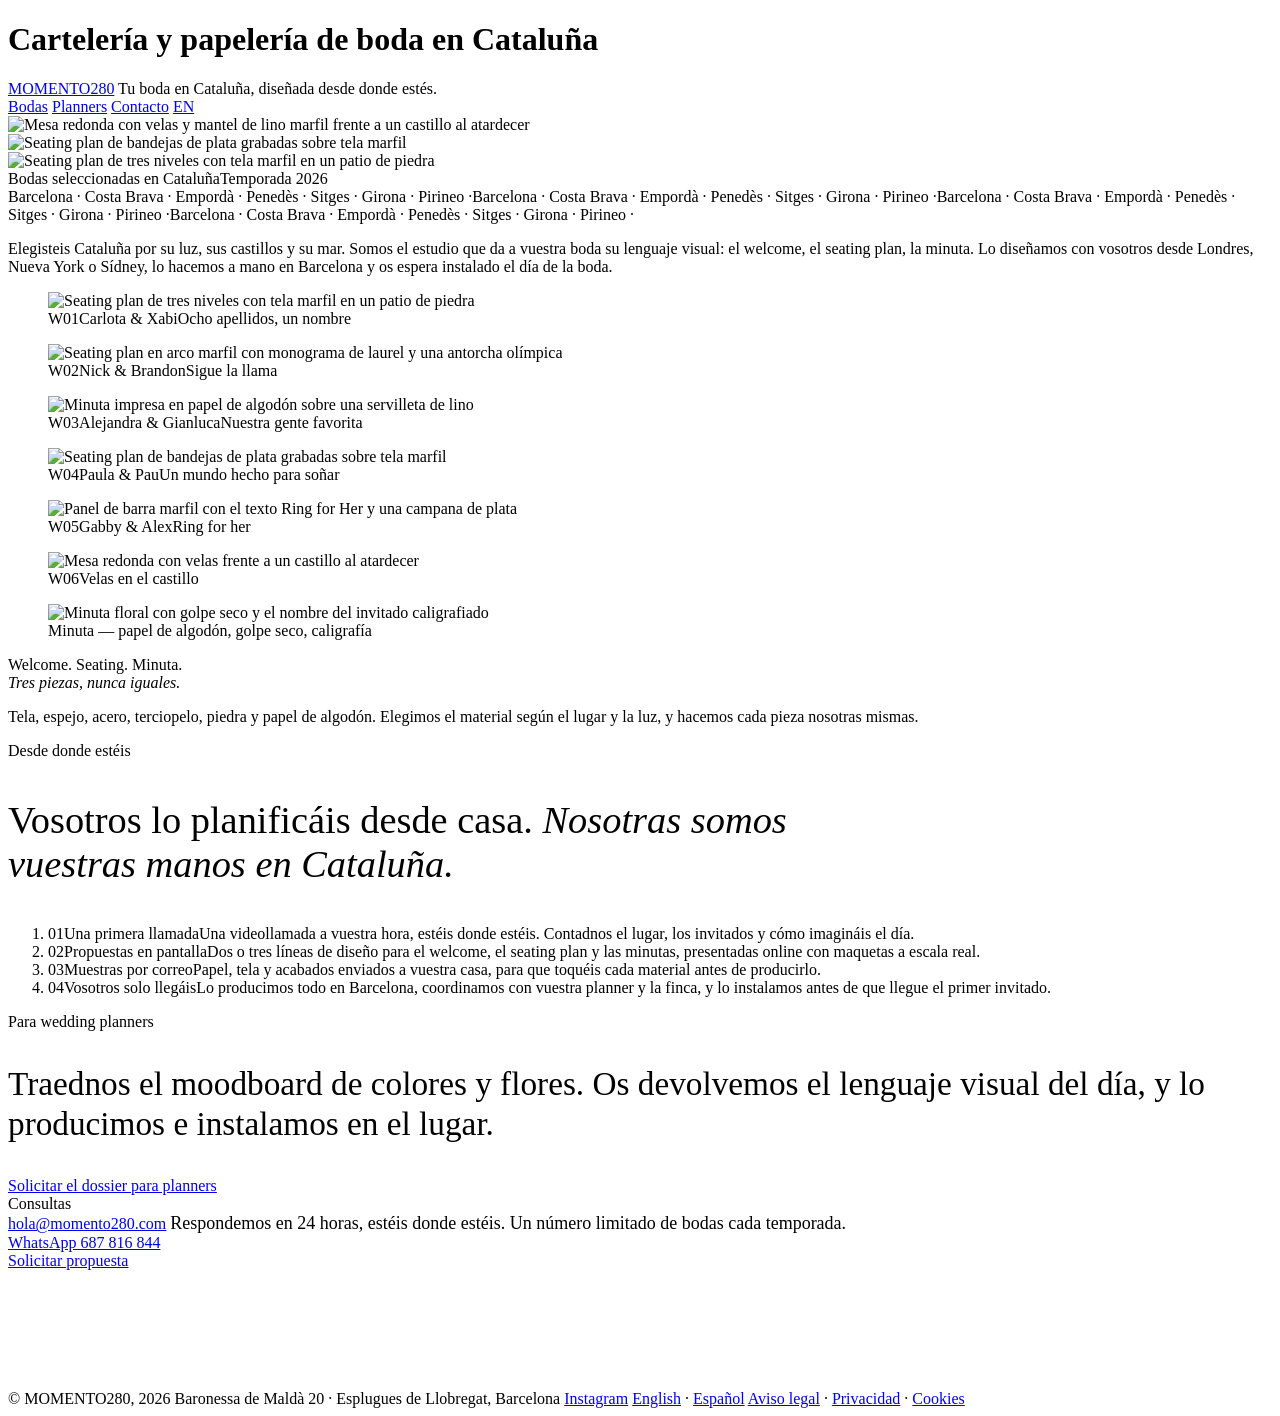
==== index.html @ adad6467 "Add files via upload" ====
<!doctype html>
<html lang="es">
<head>
<meta charset="utf-8">
<meta name="viewport" content="width=device-width,initial-scale=1,viewport-fit=cover">
<title>MOMENTO280 · Cartelería y papelería de boda en Cataluña</title>
<meta name="description" content="Welcome, seating plan y minutas a medida para bodas de alta gama en Cataluña. Diseñados contigo estés donde estés y hechos a mano en nuestro atelier de Barcelona.">
<link rel="canonical" href="https://www.momento280.com/es/">
<link rel="alternate" hreflang="en" href="https://www.momento280.com/">
<link rel="alternate" hreflang="es" href="https://www.momento280.com/es/">
<link rel="alternate" hreflang="x-default" href="https://www.momento280.com/">
<meta property="og:type" content="website">
<meta property="og:site_name" content="MOMENTO280">
<meta property="og:title" content="MOMENTO280 · Cartelería y papelería de boda en Cataluña">
<meta property="og:description" content="Welcome, seating plan y minutas a medida para bodas de alta gama en Cataluña. Diseñados contigo estés donde estés y hechos a mano en nuestro atelier de Barcelona.">
<meta property="og:url" content="https://www.momento280.com/es/">
<meta property="og:image" content="https://www.momento280.com/img/seating-tres-niveles.jpg">
<meta name="theme-color" content="#2A1E17">
<link rel="icon" href="../img/favicon.svg" type="image/svg+xml">
<link rel="preconnect" href="https://fonts.googleapis.com">
<link rel="preconnect" href="https://fonts.gstatic.com" crossorigin>
<link rel="stylesheet" href="https://fonts.googleapis.com/css2?family=Newsreader:ital,opsz,wght@0,6..72,400;1,6..72,400&amp;family=Inter+Tight:wght@500;600&amp;display=swap">
<link rel="stylesheet" href="../assets/site.css">
<script type="application/ld+json">{"@context": "https://schema.org", "@type": "LocalBusiness", "name": "MOMENTO280", "legalName": "MOMENTO 280 S.L.", "description": "Welcome, seating plan y minutas a medida para bodas de alta gama en Cataluña. Diseñados contigo estés donde estés y hechos a mano en nuestro atelier de Barcelona.", "url": "https://www.momento280.com/", "email": "hola@momento280.com", "telephone": "+34656520589", "image": "https://www.momento280.com/img/seating-tres-niveles.jpg", "address": {"@type": "PostalAddress", "streetAddress": "Carrer Baronessa de Maldà 20", "postalCode": "08950", "addressLocality": "Esplugues de Llobregat", "addressRegion": "Barcelona", "addressCountry": "ES"}, "areaServed": "Catalonia", "sameAs": ["https://www.instagram.com/momento280_/"]}</script>
</head>
<body>
<header class="site-header wrap">
<h1 class="sans muted">Cartelería y papelería de boda en Cataluña</h1>
<div class="brand">
<a class="logo" href="#home">MOMENTO280</a>
<span class="sans">Tu boda en Cataluña, diseñada desde donde estés.</span>
</div>
<span aria-hidden="true"></span>
<nav class="nav" aria-label="Main">
<a href="#work">Bodas</a>
<a href="#planners">Planners</a>
<a href="#contact">Contacto</a>
<a class="lang" href="../" hreflang="en" lang="en">EN</a>
</nav>
</header>
<main>
<section id="home" class="wrap">
<div class="hero">
<div class="slide photo" style="animation-delay:-1s"><img src="../img/castillo-mesa-velas.jpg" alt="Mesa redonda con velas y mantel de lino marfil frente a un castillo al atardecer" style="object-position:center 64%" fetchpriority="high"></div>
<div class="slide photo" style="animation-delay:5s"><img src="../img/seating-bandejas-plata.jpg" alt="Seating plan de bandejas de plata grabadas sobre tela marfil" style="object-position:center 55%" loading="lazy"></div>
<div class="slide photo" style="animation-delay:11s"><img src="../img/seating-tres-niveles.jpg" alt="Seating plan de tres niveles con tela marfil en un patio de piedra" style="object-position:center 60%" loading="lazy"></div>
</div>
<div class="hero-meta sans"><span>Bodas seleccionadas en Cataluña</span><span class="muted">Temporada 2026</span></div>
</section>

<div class="marquee" aria-hidden="true"><div class="track"><span>Barcelona · Costa Brava · Empordà · Penedès · Sitges · Girona · Pirineo ·</span><span>Barcelona · Costa Brava · Empordà · Penedès · Sitges · Girona · Pirineo ·</span><span>Barcelona · Costa Brava · Empordà · Penedès · Sitges · Girona · Pirineo ·</span><span>Barcelona · Costa Brava · Empordà · Penedès · Sitges · Girona · Pirineo ·</span></div></div>

<section class="intro wrap"><p class="mask">Elegisteis Cataluña por su luz, sus castillos y su mar. Somos el estudio que da a vuestra boda su lenguaje visual: el welcome, el seating plan, la minuta. Lo diseñamos con vosotros desde Londres, Nueva York o Sídney, lo hacemos a mano en Barcelona y os espera instalado el día de la boda.</p></section>

<section id="work" class="work wrap" aria-label="Bodas">
<div class="work-grid">
<figure class="work-item rise">
<div class="photo"><img src="../img/seating-tres-niveles.jpg" alt="Seating plan de tres niveles con tela marfil en un patio de piedra" loading="lazy" style="object-position:center 58%"></div>
<figcaption><span class="sans muted">W01</span><span class="sans">Carlota & Xabi</span><span class="title">Ocho apellidos, un nombre</span></figcaption>
</figure>
<figure class="work-item rise">
<div class="photo"><img src="../img/seating-arco-antorcha.jpg" alt="Seating plan en arco marfil con monograma de laurel y una antorcha olímpica" loading="lazy" style="object-position:center 50%"></div>
<figcaption><span class="sans muted">W02</span><span class="sans">Nick & Brandon</span><span class="title">Sigue la llama</span></figcaption>
</figure>
<figure class="work-item rise">
<div class="photo"><img src="../img/minuta-papel-algodon.jpg" alt="Minuta impresa en papel de algodón sobre una servilleta de lino" loading="lazy" style="object-position:center 45%"></div>
<figcaption><span class="sans muted">W03</span><span class="sans">Alejandra & Gianluca</span><span class="title">Nuestra gente favorita</span></figcaption>
</figure>
<figure class="work-item rise">
<div class="photo"><img src="../img/seating-bandejas-plata.jpg" alt="Seating plan de bandejas de plata grabadas sobre tela marfil" loading="lazy" style="object-position:center 55%"></div>
<figcaption><span class="sans muted">W04</span><span class="sans">Paula & Pau</span><span class="title">Un mundo hecho para soñar</span></figcaption>
</figure>
<figure class="work-item rise">
<div class="photo"><img src="../img/ring-for-her.jpg" alt="Panel de barra marfil con el texto Ring for Her y una campana de plata" loading="lazy" style="object-position:center 45%"></div>
<figcaption><span class="sans muted">W05</span><span class="sans">Gabby & Alex</span><span class="title">Ring for her</span></figcaption>
</figure>
<figure class="work-item rise">
<div class="photo"><img src="../img/castillo-mesa-velas.jpg" alt="Mesa redonda con velas frente a un castillo al atardecer" loading="lazy" style="object-position:center 60%"></div>
<figcaption><span class="sans muted">W06</span><span class="sans"></span><span class="title">Velas en el castillo</span></figcaption>
</figure>
</div>
</section>

<section class="pieces wrap" aria-label="Piezas">
<figure class="rise">
<div class="photo"><img src="../img/minuta-golpe-seco.jpg" alt="Minuta floral con golpe seco y el nombre del invitado caligrafiado" loading="lazy"></div>
<figcaption class="sans muted">Minuta — papel de algodón, golpe seco, caligrafía</figcaption>
</figure>
<div class="pieces-text">
<p class="big mask">Welcome. Seating. Minuta.<br><em>Tres piezas, nunca iguales.</em></p>
<p class="lead">Tela, espejo, acero, terciopelo, piedra y papel de algodón. Elegimos el material según el lugar y la luz, y hacemos cada pieza nosotras mismas.</p>
</div>
</section>

<section id="from-afar" class="band wrap" aria-label="Desde donde estéis">
<div class="band-grid">
<span class="sans">Desde donde estéis</span>
<p class="big span2 mask" style="max-width:820px;font-size:clamp(30px,3vw,44px)">Vosotros lo planificáis desde casa. <em>Nosotras somos vuestras manos en Cataluña.</em></p>
</div>
<ol class="steps">
<li class="rise"><span class="sans muted">01</span><span class="t">Una primera llamada</span><span class="d">Una videollamada a vuestra hora, estéis donde estéis. Contadnos el lugar, los invitados y cómo imagináis el día.</span></li>
<li class="rise"><span class="sans muted">02</span><span class="t">Propuestas en pantalla</span><span class="d">Dos o tres líneas de diseño para el welcome, el seating plan y las minutas, presentadas online con maquetas a escala real.</span></li>
<li class="rise"><span class="sans muted">03</span><span class="t">Muestras por correo</span><span class="d">Papel, tela y acabados enviados a vuestra casa, para que toquéis cada material antes de producirlo.</span></li>
<li class="rise"><span class="sans muted">04</span><span class="t">Vosotros solo llegáis</span><span class="d">Lo producimos todo en Barcelona, coordinamos con vuestra planner y la finca, y lo instalamos antes de que llegue el primer invitado.</span></li>
</ol>
</section>

<section id="planners" class="band wrap">
<div class="band-grid">
<span class="sans">Para wedding planners</span>
<div class="span2 stack">
<p class="big mask" style="font-size:clamp(26px,2.6vw,36px);line-height:1.2">Traednos el moodboard de colores y flores. Os devolvemos el lenguaje visual del día, y lo producimos e instalamos en el lugar.</p>
<a class="cta" href="../solicitud.html?perfil=planner">Solicitar el dossier para planners</a>
</div>
</div>
</section>

<section id="contact" class="band wrap" style="padding-bottom:120px">
<div class="band-grid">
<span class="sans">Consultas</span>
<div class="span2 stack" style="gap:22px;max-width:none">
<a href="mailto:hola@momento280.com" class="mail mask">hola@momento280.com</a>
<span style="font-size:18px;color:var(--body)">Respondemos en 24 horas, estéis donde estéis. Un número limitado de bodas cada temporada.</span>
<div class="contact-line"><a href="https://wa.me/34687816844" rel="noopener">WhatsApp 687 816 844</a></div>
<a class="btn-line" href="../solicitud.html">Solicitar propuesta</a>
</div>
</div>
</section>
</main>
<footer class="site-footer wrap sans muted">
<span style="color:var(--fg)">© MOMENTO280, 2026</span>
<span>Baronessa de Maldà 20 · Esplugues de Llobregat, Barcelona</span>
<a href="https://www.instagram.com/momento280_/" rel="noopener">Instagram</a>
<span><a href="../" lang="en" hreflang="en">English</a> · <a href="../es/" lang="es" hreflang="es">Español</a></span>
<span><a href="../legal.html#aviso">Aviso legal</a> · <a href="../legal.html#privacidad">Privacidad</a> · <a href="../legal.html#cookies">Cookies</a></span>
</footer>
</body>
</html>
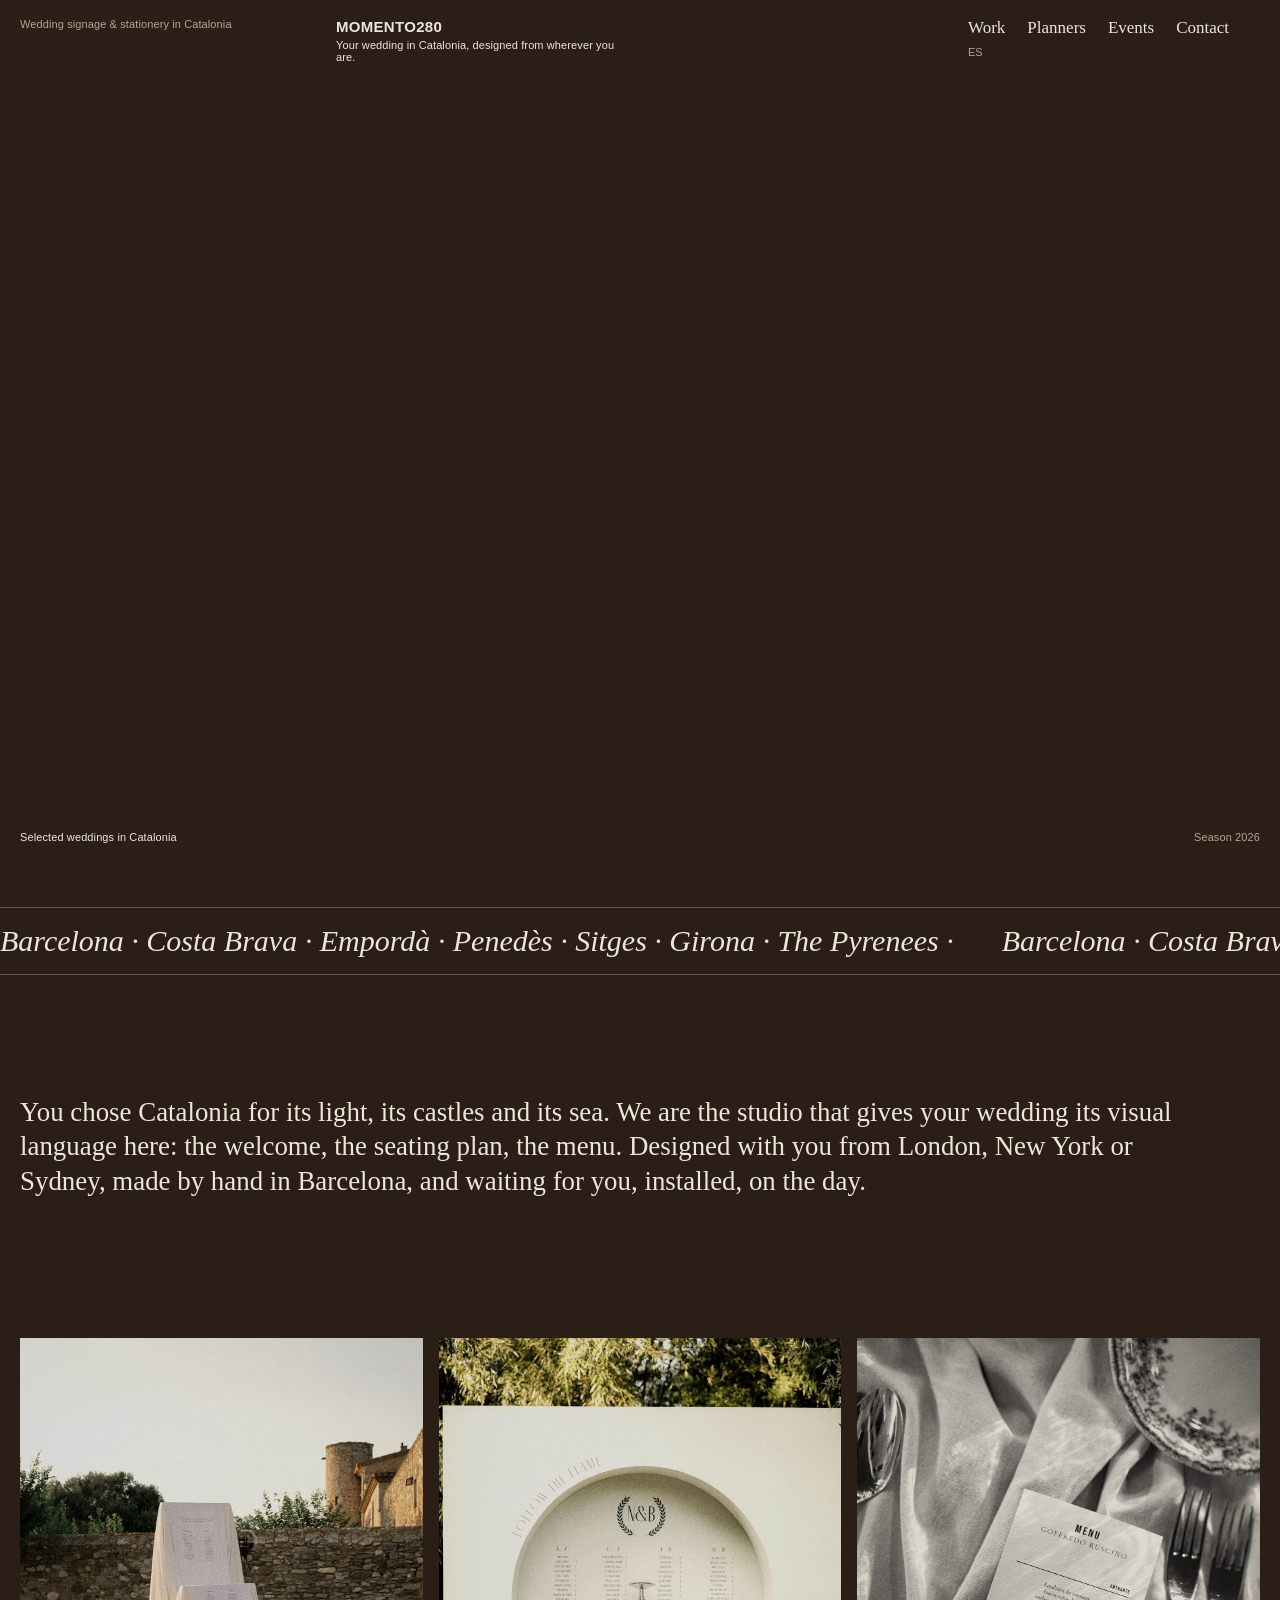
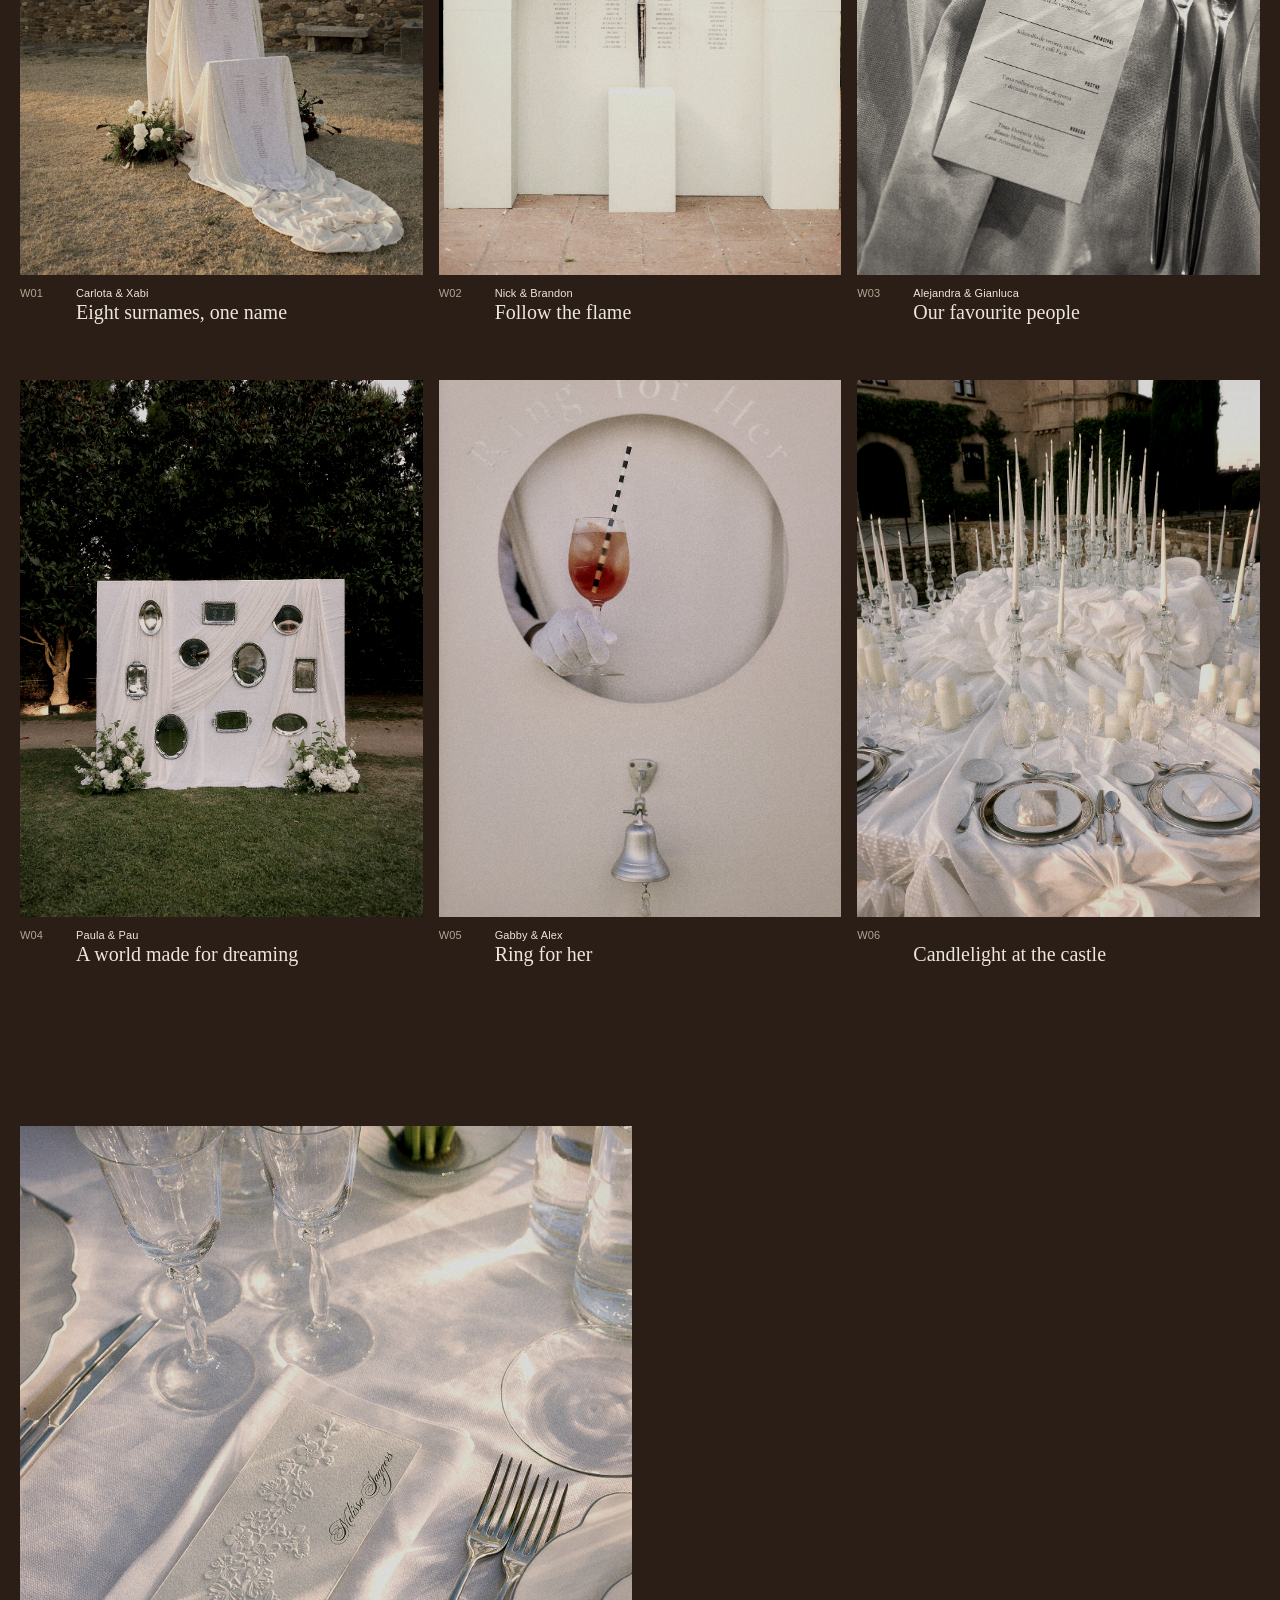
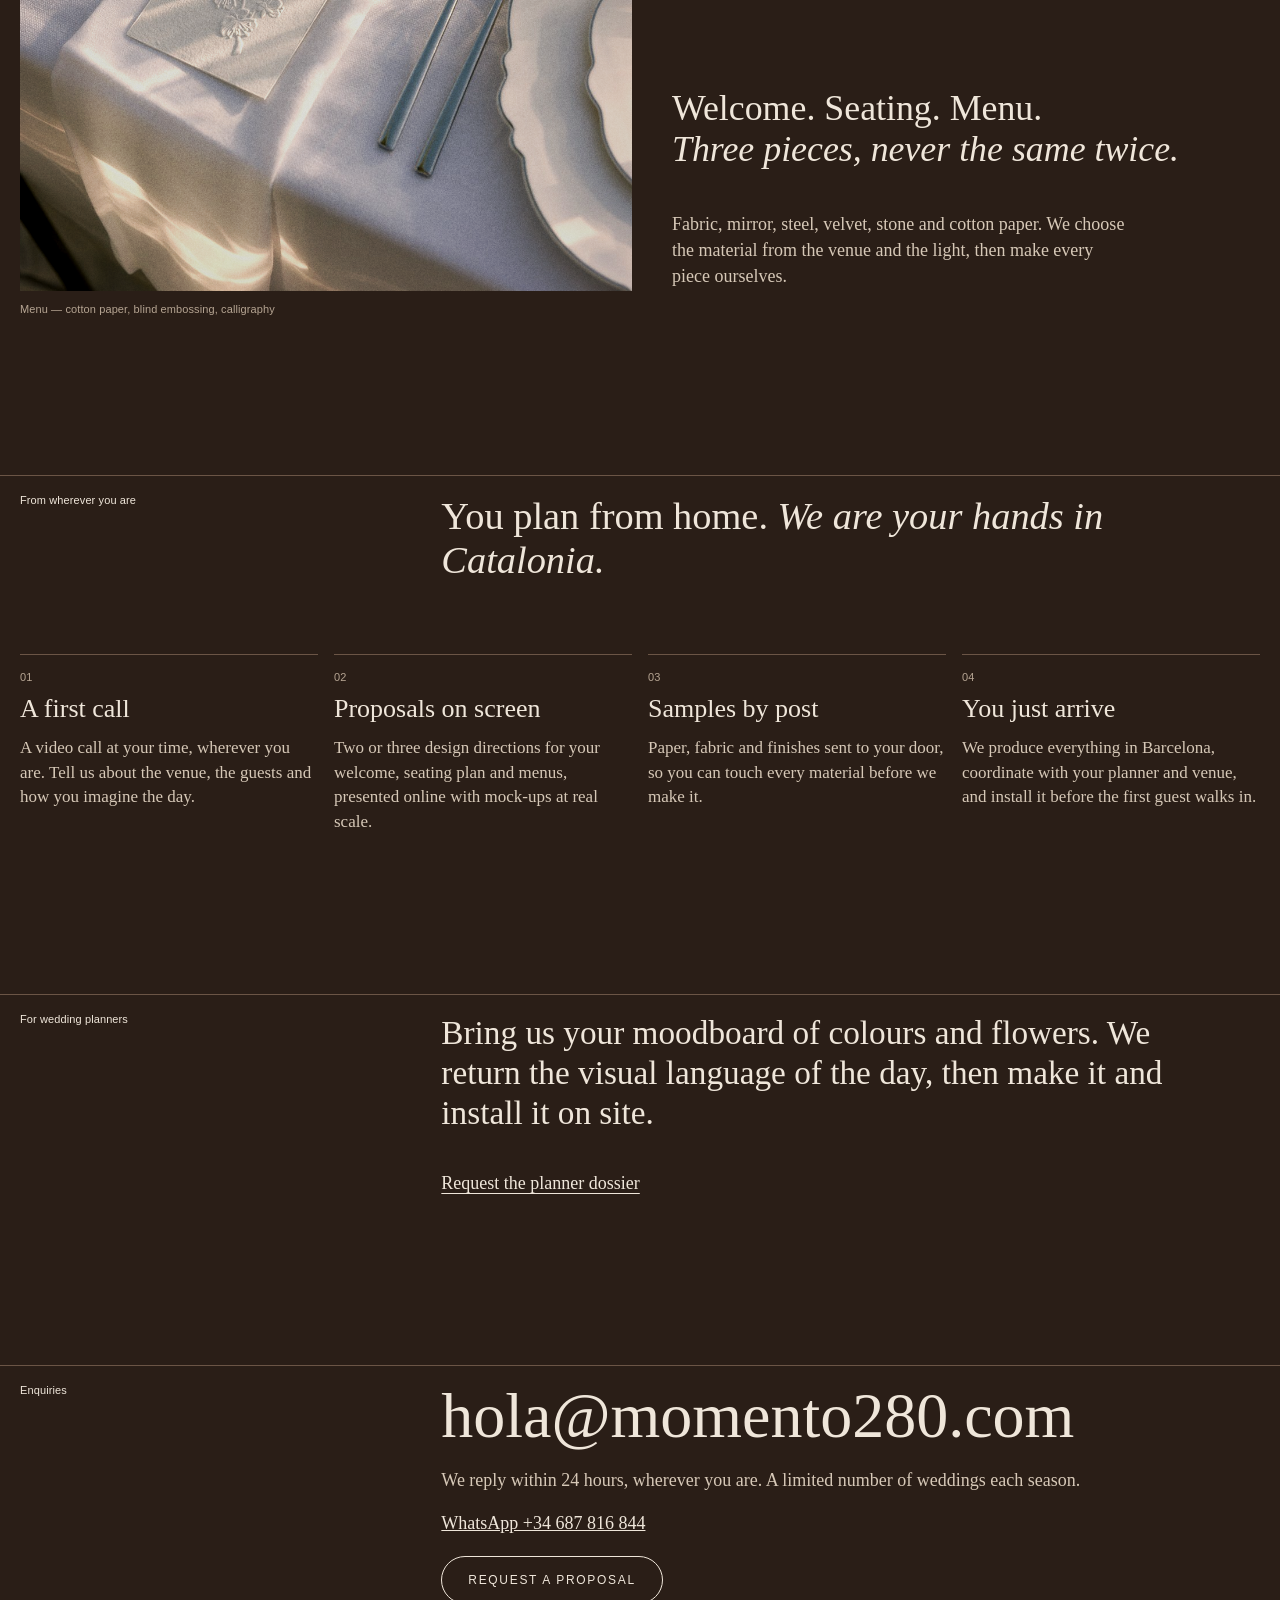
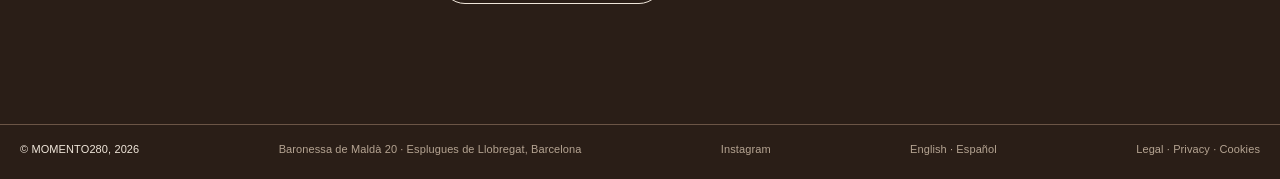
==== commit 508c989d: "Add files via upload" ====
--- a/index.html
+++ b/index.html
@@ -1,128 +1,129 @@
 <!doctype html>
-<html lang="es">
+<html lang="en">
 <head>
 <meta charset="utf-8">
 <meta name="viewport" content="width=device-width,initial-scale=1,viewport-fit=cover">
-<title>MOMENTO280 · Cartelería y papelería de boda en Cataluña</title>
-<meta name="description" content="Welcome, seating plan y minutas a medida para bodas de alta gama en Cataluña. Diseñados contigo estés donde estés y hechos a mano en nuestro atelier de Barcelona.">
-<link rel="canonical" href="https://www.momento280.com/es/">
+<title>MOMENTO280 · Wedding signage & stationery in Catalonia</title>
+<meta name="description" content="Bespoke welcome signs, seating plans and menus for luxury weddings in Catalonia. Designed with you from wherever you are, handmade in our Barcelona atelier.">
+<link rel="canonical" href="https://www.momento280.com/">
 <link rel="alternate" hreflang="en" href="https://www.momento280.com/">
-<link rel="alternate" hreflang="es" href="https://www.momento280.com/es/">
+<link rel="alternate" hreflang="es" href="https://www.momento280.com/es.html">
 <link rel="alternate" hreflang="x-default" href="https://www.momento280.com/">
 <meta property="og:type" content="website">
 <meta property="og:site_name" content="MOMENTO280">
-<meta property="og:title" content="MOMENTO280 · Cartelería y papelería de boda en Cataluña">
-<meta property="og:description" content="Welcome, seating plan y minutas a medida para bodas de alta gama en Cataluña. Diseñados contigo estés donde estés y hechos a mano en nuestro atelier de Barcelona.">
-<meta property="og:url" content="https://www.momento280.com/es/">
-<meta property="og:image" content="https://www.momento280.com/img/seating-tres-niveles.jpg">
+<meta property="og:title" content="MOMENTO280 · Wedding signage & stationery in Catalonia">
+<meta property="og:description" content="Bespoke welcome signs, seating plans and menus for luxury weddings in Catalonia. Designed with you from wherever you are, handmade in our Barcelona atelier.">
+<meta property="og:url" content="https://www.momento280.com/">
+<meta property="og:image" content="https://www.momento280.com/seating-tres-niveles.jpg">
 <meta name="theme-color" content="#2A1E17">
-<link rel="icon" href="../img/favicon.svg" type="image/svg+xml">
+<link rel="icon" href="favicon.svg" type="image/svg+xml">
 <link rel="preconnect" href="https://fonts.googleapis.com">
 <link rel="preconnect" href="https://fonts.gstatic.com" crossorigin>
 <link rel="stylesheet" href="https://fonts.googleapis.com/css2?family=Newsreader:ital,opsz,wght@0,6..72,400;1,6..72,400&amp;family=Inter+Tight:wght@500;600&amp;display=swap">
-<link rel="stylesheet" href="../assets/site.css">
-<script type="application/ld+json">{"@context": "https://schema.org", "@type": "LocalBusiness", "name": "MOMENTO280", "legalName": "MOMENTO 280 S.L.", "description": "Welcome, seating plan y minutas a medida para bodas de alta gama en Cataluña. Diseñados contigo estés donde estés y hechos a mano en nuestro atelier de Barcelona.", "url": "https://www.momento280.com/", "email": "hola@momento280.com", "telephone": "+34656520589", "image": "https://www.momento280.com/img/seating-tres-niveles.jpg", "address": {"@type": "PostalAddress", "streetAddress": "Carrer Baronessa de Maldà 20", "postalCode": "08950", "addressLocality": "Esplugues de Llobregat", "addressRegion": "Barcelona", "addressCountry": "ES"}, "areaServed": "Catalonia", "sameAs": ["https://www.instagram.com/momento280_/"]}</script>
+<link rel="stylesheet" href="site.css">
+<script type="application/ld+json">{"@context": "https://schema.org", "@type": "LocalBusiness", "name": "MOMENTO280", "legalName": "MOMENTO 280 S.L.", "description": "Bespoke welcome signs, seating plans and menus for luxury weddings in Catalonia. Designed with you from wherever you are, handmade in our Barcelona atelier.", "url": "https://www.momento280.com/", "email": "hola@momento280.com", "telephone": "+34656520589", "image": "https://www.momento280.com/seating-tres-niveles.jpg", "address": {"@type": "PostalAddress", "streetAddress": "Carrer Baronessa de Maldà 20", "postalCode": "08950", "addressLocality": "Esplugues de Llobregat", "addressRegion": "Barcelona", "addressCountry": "ES"}, "areaServed": "Catalonia", "sameAs": ["https://www.instagram.com/momento280_/"]}</script>
 </head>
 <body>
 <header class="site-header wrap">
-<h1 class="sans muted">Cartelería y papelería de boda en Cataluña</h1>
+<h1 class="sans muted">Wedding signage &amp; stationery in Catalonia</h1>
 <div class="brand">
 <a class="logo" href="#home">MOMENTO280</a>
-<span class="sans">Tu boda en Cataluña, diseñada desde donde estés.</span>
+<span class="sans">Your wedding in Catalonia, designed from wherever you are.</span>
 </div>
 <span aria-hidden="true"></span>
 <nav class="nav" aria-label="Main">
-<a href="#work">Bodas</a>
+<a href="#work">Work</a>
 <a href="#planners">Planners</a>
-<a href="#contact">Contacto</a>
-<a class="lang" href="../" hreflang="en" lang="en">EN</a>
+<a href="private-events.html">Events</a>
+<a href="#contact">Contact</a>
+<a class="lang" href="es.html" hreflang="es" lang="es">ES</a>
 </nav>
 </header>
 <main>
 <section id="home" class="wrap">
 <div class="hero">
-<div class="slide photo" style="animation-delay:-1s"><img src="../img/castillo-mesa-velas.jpg" alt="Mesa redonda con velas y mantel de lino marfil frente a un castillo al atardecer" style="object-position:center 64%" fetchpriority="high"></div>
-<div class="slide photo" style="animation-delay:5s"><img src="../img/seating-bandejas-plata.jpg" alt="Seating plan de bandejas de plata grabadas sobre tela marfil" style="object-position:center 55%" loading="lazy"></div>
-<div class="slide photo" style="animation-delay:11s"><img src="../img/seating-tres-niveles.jpg" alt="Seating plan de tres niveles con tela marfil en un patio de piedra" style="object-position:center 60%" loading="lazy"></div>
+<div class="slide photo" style="animation-delay:-1s"><img src="castillo-mesa-velas.jpg" alt="Candlelit round table with draped ivory linen in front of a castle at dusk" style="object-position:center 64%" fetchpriority="high"></div>
+<div class="slide photo" style="animation-delay:5s"><img src="seating-bandejas-plata.jpg" alt="Seating plan of engraved silver trays on draped ivory fabric" style="object-position:center 55%" loading="lazy"></div>
+<div class="slide photo" style="animation-delay:11s"><img src="seating-tres-niveles.jpg" alt="Three-tier seating plan draped in ivory fabric in a stone courtyard" style="object-position:center 60%" loading="lazy"></div>
 </div>
-<div class="hero-meta sans"><span>Bodas seleccionadas en Cataluña</span><span class="muted">Temporada 2026</span></div>
+<div class="hero-meta sans"><span>Selected weddings in Catalonia</span><span class="muted">Season 2026</span></div>
 </section>
 
-<div class="marquee" aria-hidden="true"><div class="track"><span>Barcelona · Costa Brava · Empordà · Penedès · Sitges · Girona · Pirineo ·</span><span>Barcelona · Costa Brava · Empordà · Penedès · Sitges · Girona · Pirineo ·</span><span>Barcelona · Costa Brava · Empordà · Penedès · Sitges · Girona · Pirineo ·</span><span>Barcelona · Costa Brava · Empordà · Penedès · Sitges · Girona · Pirineo ·</span></div></div>
+<div class="marquee" aria-hidden="true"><div class="track"><span>Barcelona · Costa Brava · Empordà · Penedès · Sitges · Girona · The Pyrenees ·</span><span>Barcelona · Costa Brava · Empordà · Penedès · Sitges · Girona · The Pyrenees ·</span><span>Barcelona · Costa Brava · Empordà · Penedès · Sitges · Girona · The Pyrenees ·</span><span>Barcelona · Costa Brava · Empordà · Penedès · Sitges · Girona · The Pyrenees ·</span></div></div>
 
-<section class="intro wrap"><p class="mask">Elegisteis Cataluña por su luz, sus castillos y su mar. Somos el estudio que da a vuestra boda su lenguaje visual: el welcome, el seating plan, la minuta. Lo diseñamos con vosotros desde Londres, Nueva York o Sídney, lo hacemos a mano en Barcelona y os espera instalado el día de la boda.</p></section>
+<section class="intro wrap"><p class="mask">You chose Catalonia for its light, its castles and its sea. We are the studio that gives your wedding its visual language here: the welcome, the seating plan, the menu. Designed with you from London, New York or Sydney, made by hand in Barcelona, and waiting for you, installed, on the day.</p></section>
 
-<section id="work" class="work wrap" aria-label="Bodas">
+<section id="work" class="work wrap" aria-label="Weddings">
 <div class="work-grid">
 <figure class="work-item rise">
-<div class="photo"><img src="../img/seating-tres-niveles.jpg" alt="Seating plan de tres niveles con tela marfil en un patio de piedra" loading="lazy" style="object-position:center 58%"></div>
-<figcaption><span class="sans muted">W01</span><span class="sans">Carlota & Xabi</span><span class="title">Ocho apellidos, un nombre</span></figcaption>
+<div class="photo"><img src="seating-tres-niveles.jpg" alt="Three-tier seating plan draped in ivory fabric in a stone courtyard" loading="lazy" style="object-position:center 58%"></div>
+<figcaption><span class="sans muted">W01</span><span class="sans">Carlota & Xabi</span><span class="title">Eight surnames, one name</span></figcaption>
 </figure>
 <figure class="work-item rise">
-<div class="photo"><img src="../img/seating-arco-antorcha.jpg" alt="Seating plan en arco marfil con monograma de laurel y una antorcha olímpica" loading="lazy" style="object-position:center 50%"></div>
-<figcaption><span class="sans muted">W02</span><span class="sans">Nick & Brandon</span><span class="title">Sigue la llama</span></figcaption>
+<div class="photo"><img src="seating-arco-antorcha.jpg" alt="Ivory arch seating plan with a laurel monogram and an Olympic torch" loading="lazy" style="object-position:center 50%"></div>
+<figcaption><span class="sans muted">W02</span><span class="sans">Nick & Brandon</span><span class="title">Follow the flame</span></figcaption>
 </figure>
 <figure class="work-item rise">
-<div class="photo"><img src="../img/minuta-papel-algodon.jpg" alt="Minuta impresa en papel de algodón sobre una servilleta de lino" loading="lazy" style="object-position:center 45%"></div>
-<figcaption><span class="sans muted">W03</span><span class="sans">Alejandra & Gianluca</span><span class="title">Nuestra gente favorita</span></figcaption>
+<div class="photo"><img src="minuta-papel-algodon.jpg" alt="Printed menu on cotton paper laid on a linen napkin" loading="lazy" style="object-position:center 45%"></div>
+<figcaption><span class="sans muted">W03</span><span class="sans">Alejandra & Gianluca</span><span class="title">Our favourite people</span></figcaption>
 </figure>
 <figure class="work-item rise">
-<div class="photo"><img src="../img/seating-bandejas-plata.jpg" alt="Seating plan de bandejas de plata grabadas sobre tela marfil" loading="lazy" style="object-position:center 55%"></div>
-<figcaption><span class="sans muted">W04</span><span class="sans">Paula & Pau</span><span class="title">Un mundo hecho para soñar</span></figcaption>
+<div class="photo"><img src="seating-bandejas-plata.jpg" alt="Seating plan of engraved silver trays on draped ivory fabric" loading="lazy" style="object-position:center 55%"></div>
+<figcaption><span class="sans muted">W04</span><span class="sans">Paula & Pau</span><span class="title">A world made for dreaming</span></figcaption>
 </figure>
 <figure class="work-item rise">
-<div class="photo"><img src="../img/ring-for-her.jpg" alt="Panel de barra marfil con el texto Ring for Her y una campana de plata" loading="lazy" style="object-position:center 45%"></div>
+<div class="photo"><img src="ring-for-her.jpg" alt="Ivory bar panel with Ring for Her lettering and a silver bell" loading="lazy" style="object-position:center 45%"></div>
 <figcaption><span class="sans muted">W05</span><span class="sans">Gabby & Alex</span><span class="title">Ring for her</span></figcaption>
 </figure>
 <figure class="work-item rise">
-<div class="photo"><img src="../img/castillo-mesa-velas.jpg" alt="Mesa redonda con velas frente a un castillo al atardecer" loading="lazy" style="object-position:center 60%"></div>
-<figcaption><span class="sans muted">W06</span><span class="sans"></span><span class="title">Velas en el castillo</span></figcaption>
+<div class="photo"><img src="castillo-mesa-velas.jpg" alt="Candlelit round table in front of a castle at dusk" loading="lazy" style="object-position:center 60%"></div>
+<figcaption><span class="sans muted">W06</span><span class="sans"></span><span class="title">Candlelight at the castle</span></figcaption>
 </figure>
 </div>
 </section>
 
-<section class="pieces wrap" aria-label="Piezas">
+<section class="pieces wrap" aria-label="Pieces">
 <figure class="rise">
-<div class="photo"><img src="../img/minuta-golpe-seco.jpg" alt="Minuta floral con golpe seco y el nombre del invitado caligrafiado" loading="lazy"></div>
-<figcaption class="sans muted">Minuta — papel de algodón, golpe seco, caligrafía</figcaption>
+<div class="photo"><img src="minuta-golpe-seco.jpg" alt="Blind-embossed floral menu with a calligraphed guest name" loading="lazy"></div>
+<figcaption class="sans muted">Menu — cotton paper, blind embossing, calligraphy</figcaption>
 </figure>
 <div class="pieces-text">
-<p class="big mask">Welcome. Seating. Minuta.<br><em>Tres piezas, nunca iguales.</em></p>
-<p class="lead">Tela, espejo, acero, terciopelo, piedra y papel de algodón. Elegimos el material según el lugar y la luz, y hacemos cada pieza nosotras mismas.</p>
+<p class="big mask">Welcome. Seating. Menu.<br><em>Three pieces, never the same twice.</em></p>
+<p class="lead">Fabric, mirror, steel, velvet, stone and cotton paper. We choose the material from the venue and the light, then make every piece ourselves.</p>
 </div>
 </section>
 
-<section id="from-afar" class="band wrap" aria-label="Desde donde estéis">
+<section id="from-afar" class="band wrap" aria-label="From wherever you are">
 <div class="band-grid">
-<span class="sans">Desde donde estéis</span>
-<p class="big span2 mask" style="max-width:820px;font-size:clamp(30px,3vw,44px)">Vosotros lo planificáis desde casa. <em>Nosotras somos vuestras manos en Cataluña.</em></p>
+<span class="sans">From wherever you are</span>
+<p class="big span2 mask" style="max-width:820px;font-size:clamp(30px,3vw,44px)">You plan from home. <em>We are your hands in Catalonia.</em></p>
 </div>
 <ol class="steps">
-<li class="rise"><span class="sans muted">01</span><span class="t">Una primera llamada</span><span class="d">Una videollamada a vuestra hora, estéis donde estéis. Contadnos el lugar, los invitados y cómo imagináis el día.</span></li>
-<li class="rise"><span class="sans muted">02</span><span class="t">Propuestas en pantalla</span><span class="d">Dos o tres líneas de diseño para el welcome, el seating plan y las minutas, presentadas online con maquetas a escala real.</span></li>
-<li class="rise"><span class="sans muted">03</span><span class="t">Muestras por correo</span><span class="d">Papel, tela y acabados enviados a vuestra casa, para que toquéis cada material antes de producirlo.</span></li>
-<li class="rise"><span class="sans muted">04</span><span class="t">Vosotros solo llegáis</span><span class="d">Lo producimos todo en Barcelona, coordinamos con vuestra planner y la finca, y lo instalamos antes de que llegue el primer invitado.</span></li>
+<li class="rise"><span class="sans muted">01</span><span class="t">A first call</span><span class="d">A video call at your time, wherever you are. Tell us about the venue, the guests and how you imagine the day.</span></li>
+<li class="rise"><span class="sans muted">02</span><span class="t">Proposals on screen</span><span class="d">Two or three design directions for your welcome, seating plan and menus, presented online with mock-ups at real scale.</span></li>
+<li class="rise"><span class="sans muted">03</span><span class="t">Samples by post</span><span class="d">Paper, fabric and finishes sent to your door, so you can touch every material before we make it.</span></li>
+<li class="rise"><span class="sans muted">04</span><span class="t">You just arrive</span><span class="d">We produce everything in Barcelona, coordinate with your planner and venue, and install it before the first guest walks in.</span></li>
 </ol>
 </section>
 
 <section id="planners" class="band wrap">
 <div class="band-grid">
-<span class="sans">Para wedding planners</span>
+<span class="sans">For wedding planners</span>
 <div class="span2 stack">
-<p class="big mask" style="font-size:clamp(26px,2.6vw,36px);line-height:1.2">Traednos el moodboard de colores y flores. Os devolvemos el lenguaje visual del día, y lo producimos e instalamos en el lugar.</p>
-<a class="cta" href="../solicitud.html?perfil=planner">Solicitar el dossier para planners</a>
+<p class="big mask" style="font-size:clamp(26px,2.6vw,36px);line-height:1.2">Bring us your moodboard of colours and flowers. We return the visual language of the day, then make it and install it on site.</p>
+<a class="cta" href="solicitud.html?lang=en&perfil=planner">Request the planner dossier</a>
 </div>
 </div>
 </section>
 
 <section id="contact" class="band wrap" style="padding-bottom:120px">
 <div class="band-grid">
-<span class="sans">Consultas</span>
+<span class="sans">Enquiries</span>
 <div class="span2 stack" style="gap:22px;max-width:none">
 <a href="mailto:hola@momento280.com" class="mail mask">hola@momento280.com</a>
-<span style="font-size:18px;color:var(--body)">Respondemos en 24 horas, estéis donde estéis. Un número limitado de bodas cada temporada.</span>
-<div class="contact-line"><a href="https://wa.me/34687816844" rel="noopener">WhatsApp 687 816 844</a></div>
-<a class="btn-line" href="../solicitud.html">Solicitar propuesta</a>
+<span style="font-size:18px;color:var(--body)">We reply within 24 hours, wherever you are. A limited number of weddings each season.</span>
+<div class="contact-line"><a href="https://wa.me/34687816844" rel="noopener">WhatsApp +34 687 816 844</a></div>
+<a class="btn-line" href="solicitud.html?lang=en">Request a proposal</a>
 </div>
 </div>
 </section>
@@ -131,8 +132,8 @@
 <span style="color:var(--fg)">© MOMENTO280, 2026</span>
 <span>Baronessa de Maldà 20 · Esplugues de Llobregat, Barcelona</span>
 <a href="https://www.instagram.com/momento280_/" rel="noopener">Instagram</a>
-<span><a href="../" lang="en" hreflang="en">English</a> · <a href="../es/" lang="es" hreflang="es">Español</a></span>
-<span><a href="../legal.html#aviso">Aviso legal</a> · <a href="../legal.html#privacidad">Privacidad</a> · <a href="../legal.html#cookies">Cookies</a></span>
+<span><a href="./" lang="en" hreflang="en">English</a> · <a href="es.html" lang="es" hreflang="es">Español</a></span>
+<span><a href="legal.html?lang=en#aviso">Legal</a> · <a href="legal.html?lang=en#privacidad">Privacy</a> · <a href="legal.html?lang=en#cookies">Cookies</a></span>
 </footer>
 </body>
 </html>
--- a/site.css
+++ b/site.css
@@ -0,0 +1,157 @@
+/* MOMENTO280 · propuesta E, color analógico sobre chocolate */
+:root{
+  --bg:#2A1E17; --fg:#EFE6DA; --muted:#B5A492; --body:#D6C8B7; --rule:#6B5546; --ph:#3A2A20; --hover:#C9A98C;
+  --serif:"Newsreader","Times New Roman",serif;
+  --sans:"Inter Tight","Helvetica Neue",Arial,sans-serif;
+  color-scheme:dark;
+}
+*{box-sizing:border-box}
+html{-webkit-text-size-adjust:100%}
+body{margin:0;background:var(--bg);color:var(--fg);font-family:var(--serif);min-height:100vh}
+img{display:block;max-width:100%}
+a{color:var(--fg)}a:hover{color:var(--hover)}
+:focus-visible{outline:1px solid var(--hover);outline-offset:3px}
+.sans{font-family:var(--sans);font-weight:500;font-size:11px;letter-spacing:.01em}
+.muted{color:var(--muted)}
+.wrap{padding-left:max(20px,env(safe-area-inset-left,0px));padding-right:max(20px,env(safe-area-inset-right,0px))}
+
+/* grano analógico */
+body::after{content:"";position:fixed;inset:0;pointer-events:none;background:url(grano.png) repeat;background-size:220px;mix-blend-mode:overlay;opacity:.22;z-index:5}
+.photo{position:relative;overflow:hidden;background:var(--ph)}
+.photo img{filter:saturate(.72) sepia(.16) contrast(1.12) brightness(.86)}
+.photo::after{content:"";position:absolute;inset:0;pointer-events:none;background:url(grano.png) repeat;background-size:200px;mix-blend-mode:overlay;opacity:.55;box-shadow:inset 0 0 160px rgba(10,6,4,.55)}
+
+/* cabecera */
+.site-header{display:grid;grid-template-columns:repeat(auto-fit,minmax(min(100%,180px),1fr));gap:8px 24px;align-items:start;padding-block:18px;animation:m-in 1.4s cubic-bezier(.2,.7,.2,1) both}
+.site-header h1{margin:0}
+.logo{font-family:var(--sans);font-weight:600;font-size:15px;letter-spacing:.02em;text-decoration:none}
+.brand{display:flex;flex-direction:column;gap:4px}
+.nav{justify-self:end;display:flex;flex-wrap:wrap;gap:8px 22px;font-size:17px}
+.nav a{text-decoration:none}
+.nav .lang{font-family:var(--sans);font-size:11px;font-weight:500;align-self:center;color:var(--muted)}
+@media (max-width:640px){.nav{justify-self:start}}
+
+/* hero */
+.hero{position:relative;height:min(820px,82vh);min-height:420px}
+.slide{position:absolute;inset:0;opacity:0;animation:m-slide 18s linear infinite}
+.slide img{width:100%;height:100%;object-fit:cover;animation:m-kb 9s ease-out infinite alternate}
+.hero-meta{display:flex;flex-wrap:wrap;justify-content:space-between;gap:8px 24px;padding-top:12px}
+
+.marquee{overflow:hidden;border-top:1px solid var(--rule);border-bottom:1px solid var(--rule);margin-top:64px;padding:16px 0}
+.track{display:flex;width:max-content;animation:m-marquee 46s linear infinite;font-size:30px;font-style:italic;white-space:nowrap}
+.track span{padding-right:48px}
+
+.intro{padding-block:120px 140px}
+.intro p{margin:0;max-width:1180px;font-size:clamp(22px,2.1vw,30px);line-height:1.28}
+
+.work{padding-bottom:160px}
+.work-grid{display:grid;grid-template-columns:repeat(auto-fill,minmax(min(100%,320px),1fr));column-gap:16px;row-gap:56px}
+.work-item{display:flex;flex-direction:column;gap:12px;margin:0}
+.work-item .photo img{width:100%;aspect-ratio:3/4;object-fit:cover;transition:transform 1.6s cubic-bezier(.2,.7,.2,1)}
+.work-item:hover .photo img{transform:scale(1.05)}
+.work-item figcaption{display:grid;grid-template-columns:44px 1fr;gap:2px 12px;align-items:baseline}
+.work-item .title{font-size:20px;line-height:1.15;grid-column:2}
+
+.pieces{padding-bottom:160px;display:grid;grid-template-columns:repeat(auto-fit,minmax(min(100%,420px),1fr));gap:16px;align-items:end}
+.pieces figure{margin:0;display:flex;flex-direction:column;gap:12px}
+.pieces .photo img{width:100%;aspect-ratio:4/5;object-fit:cover}
+.pieces-text{display:flex;flex-direction:column;gap:40px;padding:0 0 26px 24px}
+@media (max-width:640px){.pieces-text{padding-left:0}}
+.big{margin:0;font-size:clamp(28px,2.8vw,40px);line-height:1.15}
+.lead{margin:0;max-width:460px;font-size:18px;line-height:1.45;color:var(--body)}
+
+.band{border-top:1px solid var(--rule);padding-block:18px 160px}
+.band-grid{display:grid;grid-template-columns:repeat(auto-fit,minmax(min(100%,320px),1fr));gap:24px}
+.span2{grid-column:span 2}
+@media (max-width:720px){.span2{grid-column:auto}}
+.steps{margin:72px 0 0;padding:0;list-style:none;display:grid;grid-template-columns:repeat(auto-fit,minmax(min(100%,280px),1fr));gap:40px 16px}
+.steps li{border-top:1px solid var(--rule);padding-top:16px;display:flex;flex-direction:column;gap:12px}
+.steps .t{font-size:26px;line-height:1.1}
+.steps .d{font-size:17px;line-height:1.45;color:var(--body);max-width:320px}
+.stack{display:flex;flex-direction:column;gap:28px;max-width:760px}
+.cta{align-self:flex-start;font-size:18px;min-height:44px;display:inline-flex;align-items:center;text-underline-offset:4px}
+.mail{font-size:clamp(34px,5vw,76px);line-height:1;text-decoration:none;overflow-wrap:anywhere}
+.btn-line{display:inline-flex;align-items:center;min-height:48px;padding:0 26px;border:1px solid var(--fg);border-radius:999px;font-family:var(--sans);font-weight:500;font-size:12px;letter-spacing:.14em;text-transform:uppercase;text-decoration:none;align-self:flex-start}
+.btn-line:hover{background:var(--fg);color:var(--bg)}
+.contact-line{display:flex;flex-wrap:wrap;gap:8px 28px;font-size:18px;color:var(--body)}
+
+.site-footer{padding-block:18px 24px;display:flex;flex-wrap:wrap;gap:8px 28px;justify-content:space-between;border-top:1px solid var(--rule)}
+.site-footer a{color:var(--muted);text-decoration:none}.site-footer a:hover{color:var(--fg)}
+
+/* eventos privados */
+.ev-hero{display:grid;grid-template-columns:repeat(auto-fit,minmax(min(100%,420px),1fr));gap:16px;align-items:end;padding-block:24px 140px}
+.ev-hero .photo img{width:100%;aspect-ratio:4/5;object-fit:cover}
+.ev-hero-text{display:flex;flex-direction:column;gap:28px;padding:0 0 26px 24px}
+@media (max-width:640px){.ev-hero-text{padding-left:0}}
+.ev-title{margin:0;font-weight:400;font-size:clamp(34px,4.4vw,64px);line-height:1.06;text-wrap:balance}
+.ev-list{margin:56px 0 0;padding:0;list-style:none;display:grid;grid-template-columns:repeat(auto-fit,minmax(min(100%,280px),1fr));gap:40px 16px}
+.ev-list li{border-top:1px solid var(--rule);padding-top:16px;display:flex;flex-direction:column;gap:12px}
+.ev-pair{display:grid;grid-template-columns:repeat(auto-fit,minmax(min(100%,320px),1fr));gap:16px;padding-bottom:160px}
+.ev-pair figure{margin:0;display:flex;flex-direction:column;gap:12px}
+.ev-pair .photo img{width:100%;aspect-ratio:3/4;object-fit:cover}
+
+/* páginas de texto (legal) */
+.doc{max-width:760px;padding-block:72px 120px;display:flex;flex-direction:column;gap:18px;font-size:18px;line-height:1.55;color:var(--body)}
+.doc h2{font-weight:400;color:var(--fg);font-size:clamp(30px,3.4vw,44px);line-height:1.1;margin:0 0 8px}
+.doc h3{font-family:var(--sans);font-weight:500;font-size:12px;letter-spacing:.14em;text-transform:uppercase;color:var(--fg);margin:28px 0 0}
+.doc p,.doc ul{margin:0}
+.pending{background:var(--ph);color:var(--fg);padding:0 4px}
+
+@keyframes m-kb{from{transform:scale(1.09)}to{transform:scale(1)}}
+@keyframes m-slide{0%{opacity:0}6%{opacity:1}33%{opacity:1}39%{opacity:0}100%{opacity:0}}
+@keyframes m-marquee{from{transform:translateX(0)}to{transform:translateX(-50%)}}
+@keyframes m-rise{from{opacity:0;transform:translateY(70px)}to{opacity:1;transform:none}}
+@keyframes m-mask{from{opacity:0;clip-path:inset(0 0 100% 0);transform:translateY(24px)}to{opacity:1;clip-path:inset(0 0 0 0);transform:none}}
+@keyframes m-in{from{opacity:0;transform:translateY(14px)}to{opacity:1;transform:none}}
+@supports (animation-timeline:view()){
+  .rise{animation:m-rise linear both;animation-timeline:view();animation-range:entry 0% cover 28%}
+  .mask{animation:m-mask linear both;animation-timeline:view();animation-range:entry 10% cover 35%}
+}
+@media (prefers-reduced-motion:reduce){
+  .slide,.slide img,.track,.site-header,.rise,.mask{animation:none!important;opacity:1}
+  .slide+.slide{display:none}
+}
+
+/* ===== formulario de solicitud ===== */
+.form-page{max-width:680px;margin:0 auto;padding-block:56px 120px;display:flex;flex-direction:column;gap:28px;min-height:70vh}
+.form-page h2{font-weight:400;font-size:clamp(32px,4.6vw,52px);line-height:1.08;margin:0;text-wrap:balance}
+.form-page .lede{margin:0;font-size:19px;line-height:1.5;color:var(--body);max-width:60ch}
+.eyebrow{font-family:var(--sans);font-weight:500;font-size:11px;letter-spacing:.18em;text-transform:uppercase;color:var(--muted)}
+.paths{display:grid;grid-template-columns:repeat(auto-fit,minmax(min(100%,190px),1fr));gap:14px}
+.path{text-align:left;background:transparent;border:1px solid var(--rule);color:var(--fg);padding:26px 22px;cursor:pointer;display:flex;flex-direction:column;gap:10px;font-family:var(--serif);transition:border-color .2s,background .2s}
+.path:hover,.path:focus-visible{border-color:var(--hover);background:var(--ph);outline:none}
+.path .t{font-size:28px;line-height:1.1}
+.path .d{color:var(--body);font-size:16px;line-height:1.45}
+.note{font-family:var(--sans);font-size:12px;color:var(--muted);border-top:1px solid var(--rule);padding-top:16px;margin:0}
+.progress{display:flex;align-items:center;gap:14px;font-family:var(--sans);font-size:11px;letter-spacing:.14em;color:var(--muted);font-variant-numeric:tabular-nums}
+.bar{flex:1;height:1px;background:var(--rule);position:relative}
+.bar i{position:absolute;inset:0 auto 0 0;background:var(--fg);transition:width .4s}
+.opts{display:flex;flex-direction:column;gap:10px}
+.opt{display:flex;justify-content:space-between;align-items:center;gap:12px;text-align:left;background:transparent;border:1px solid var(--rule);color:var(--fg);font:400 18px/1.35 var(--serif);padding:15px 18px;cursor:pointer;transition:border-color .2s,background .2s;min-height:48px}
+.opt:hover{border-color:var(--muted)}
+.opt[aria-pressed="true"]{border-color:var(--fg);background:var(--ph)}
+.opt .mk{width:14px;height:14px;border:1px solid var(--muted);border-radius:50%;flex:none}
+.opt.multi .mk{border-radius:2px}
+.opt[aria-pressed="true"] .mk{background:var(--fg);border-color:var(--fg)}
+.chips{display:flex;flex-wrap:wrap;gap:8px}
+.chips .opt{padding:10px 14px;font-size:16px;justify-content:flex-start}
+.fields{display:grid;grid-template-columns:1fr 1fr;gap:20px 16px}
+@media (max-width:560px){.fields{grid-template-columns:1fr}}
+.field{display:flex;flex-direction:column;gap:6px;min-width:0}
+.field.full{grid-column:1/-1}
+.field label{font-family:var(--sans);font-size:11px;letter-spacing:.14em;text-transform:uppercase;color:var(--muted);font-weight:500}
+.field input,.field textarea{background:transparent;border:0;border-bottom:1px solid var(--rule);color:var(--fg);font:400 18px/1.5 var(--serif);padding:8px 0;border-radius:0;width:100%}
+.field textarea{border:1px solid var(--rule);padding:12px;min-height:110px;resize:vertical}
+.field input:focus,.field textarea:focus{outline:none;border-color:var(--fg)}
+.consent{display:flex;gap:12px;align-items:flex-start;font-family:var(--sans);font-size:13px;line-height:1.5;color:var(--body)}
+.consent input{margin-top:3px;width:16px;height:16px;accent-color:#EFE6DA;flex:none}
+.err{color:#E3A08E;font-family:var(--sans);font-size:13px;min-height:1.2em}
+.form-nav{display:flex;justify-content:space-between;align-items:center;gap:12px}
+.btn{background:var(--fg);color:var(--bg);border:0;font:500 12px/1 var(--sans);letter-spacing:.16em;text-transform:uppercase;padding:17px 28px;border-radius:999px;cursor:pointer}
+.btn:disabled{opacity:.6;cursor:wait}
+.btn.ghost{background:transparent;color:var(--muted);padding-inline:0}
+.contact-box{display:flex;flex-direction:column;gap:6px;border:1px solid var(--rule);padding:18px 20px;font-size:18px}
+.contact-box b{font-weight:400;font-variant-numeric:tabular-nums;user-select:all}
+.hp{position:absolute;left:-9999px;width:1px;height:1px;overflow:hidden}
+.fade{animation:m-in .5s ease both}
+@media (prefers-reduced-motion:reduce){.fade{animation:none}}
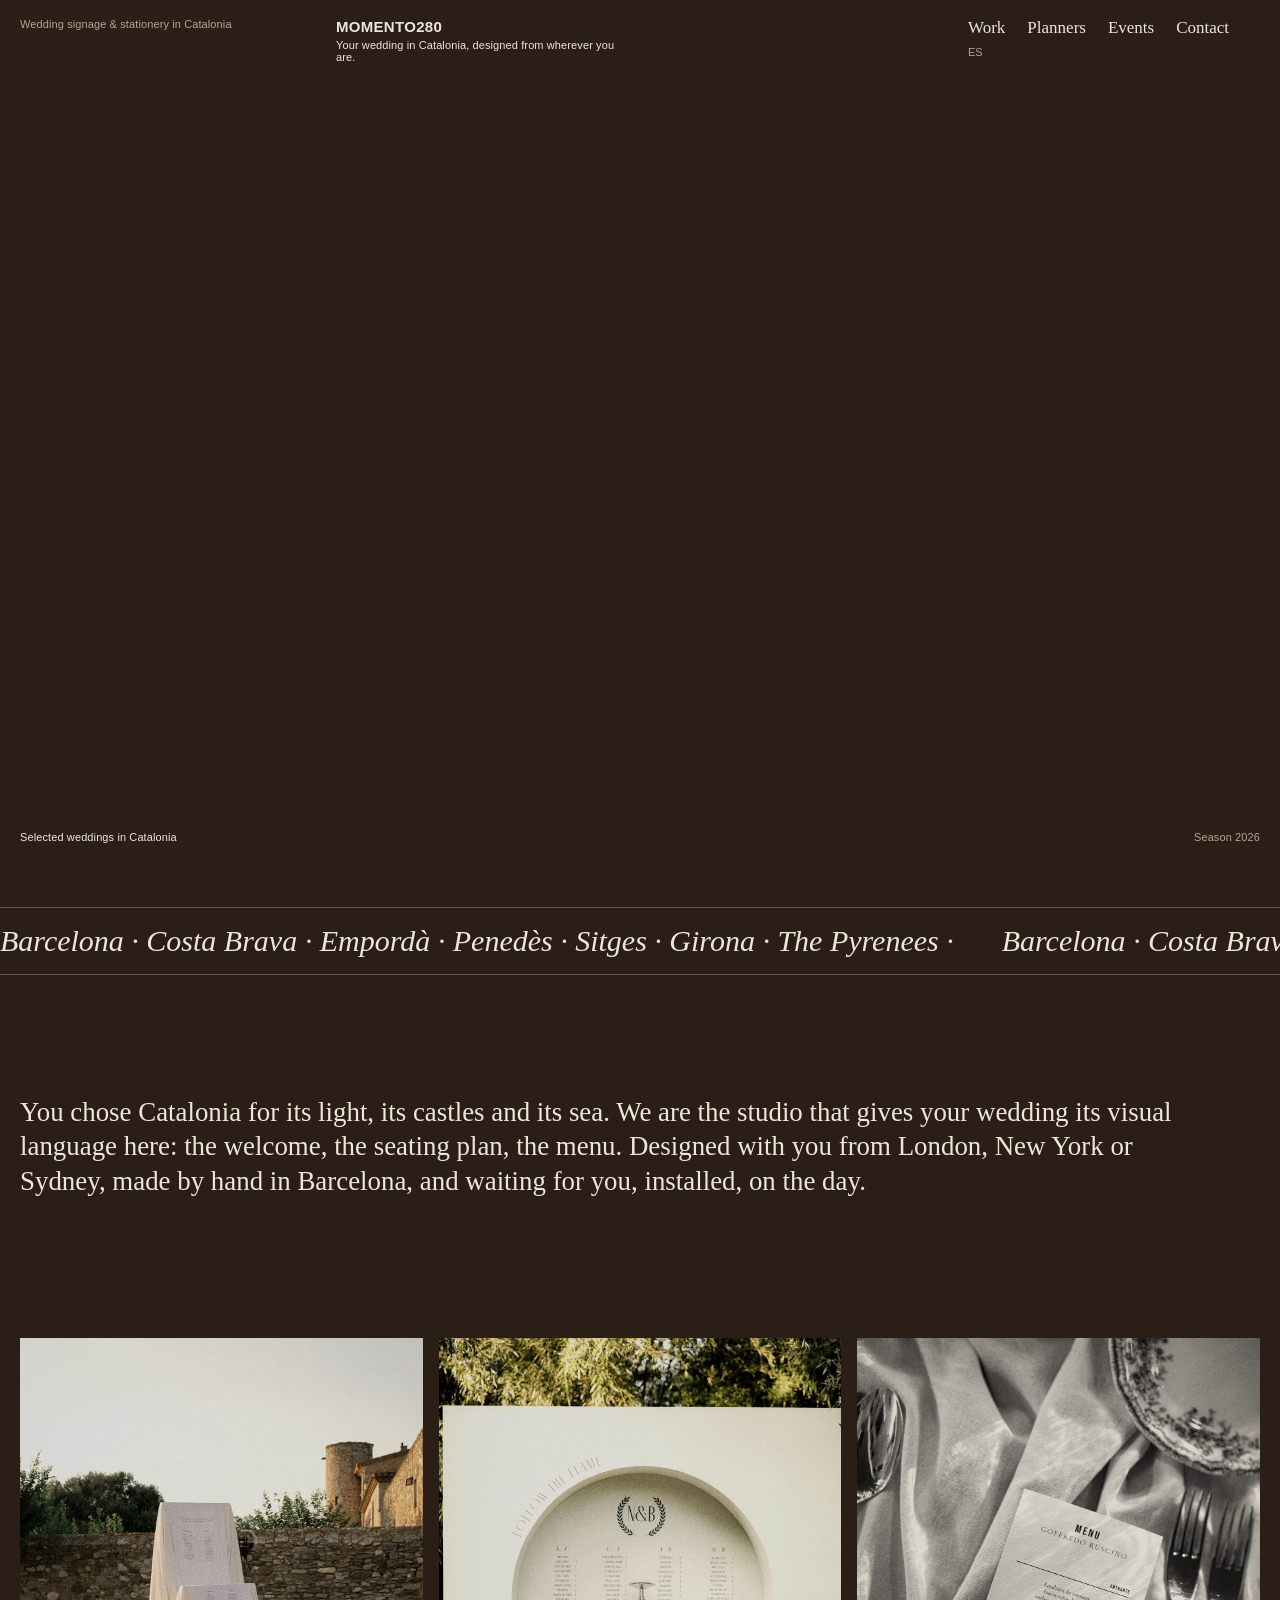
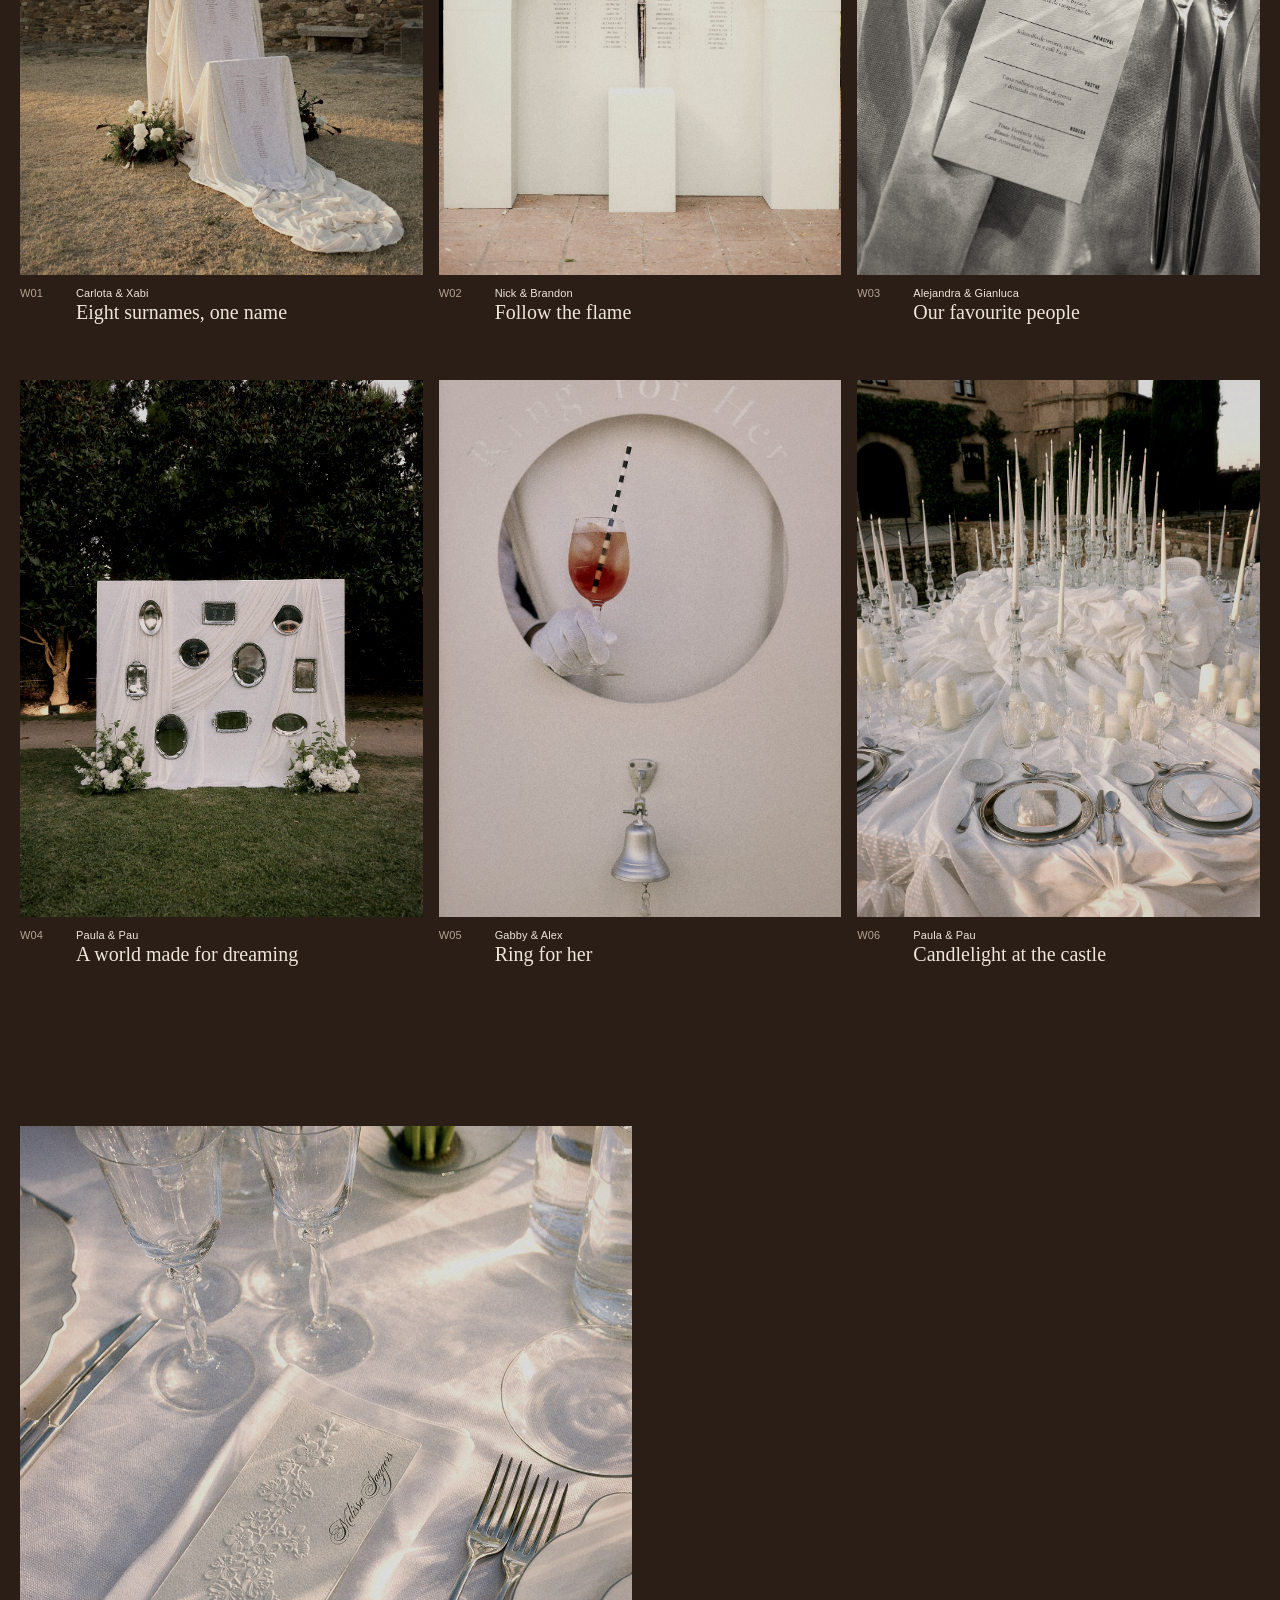
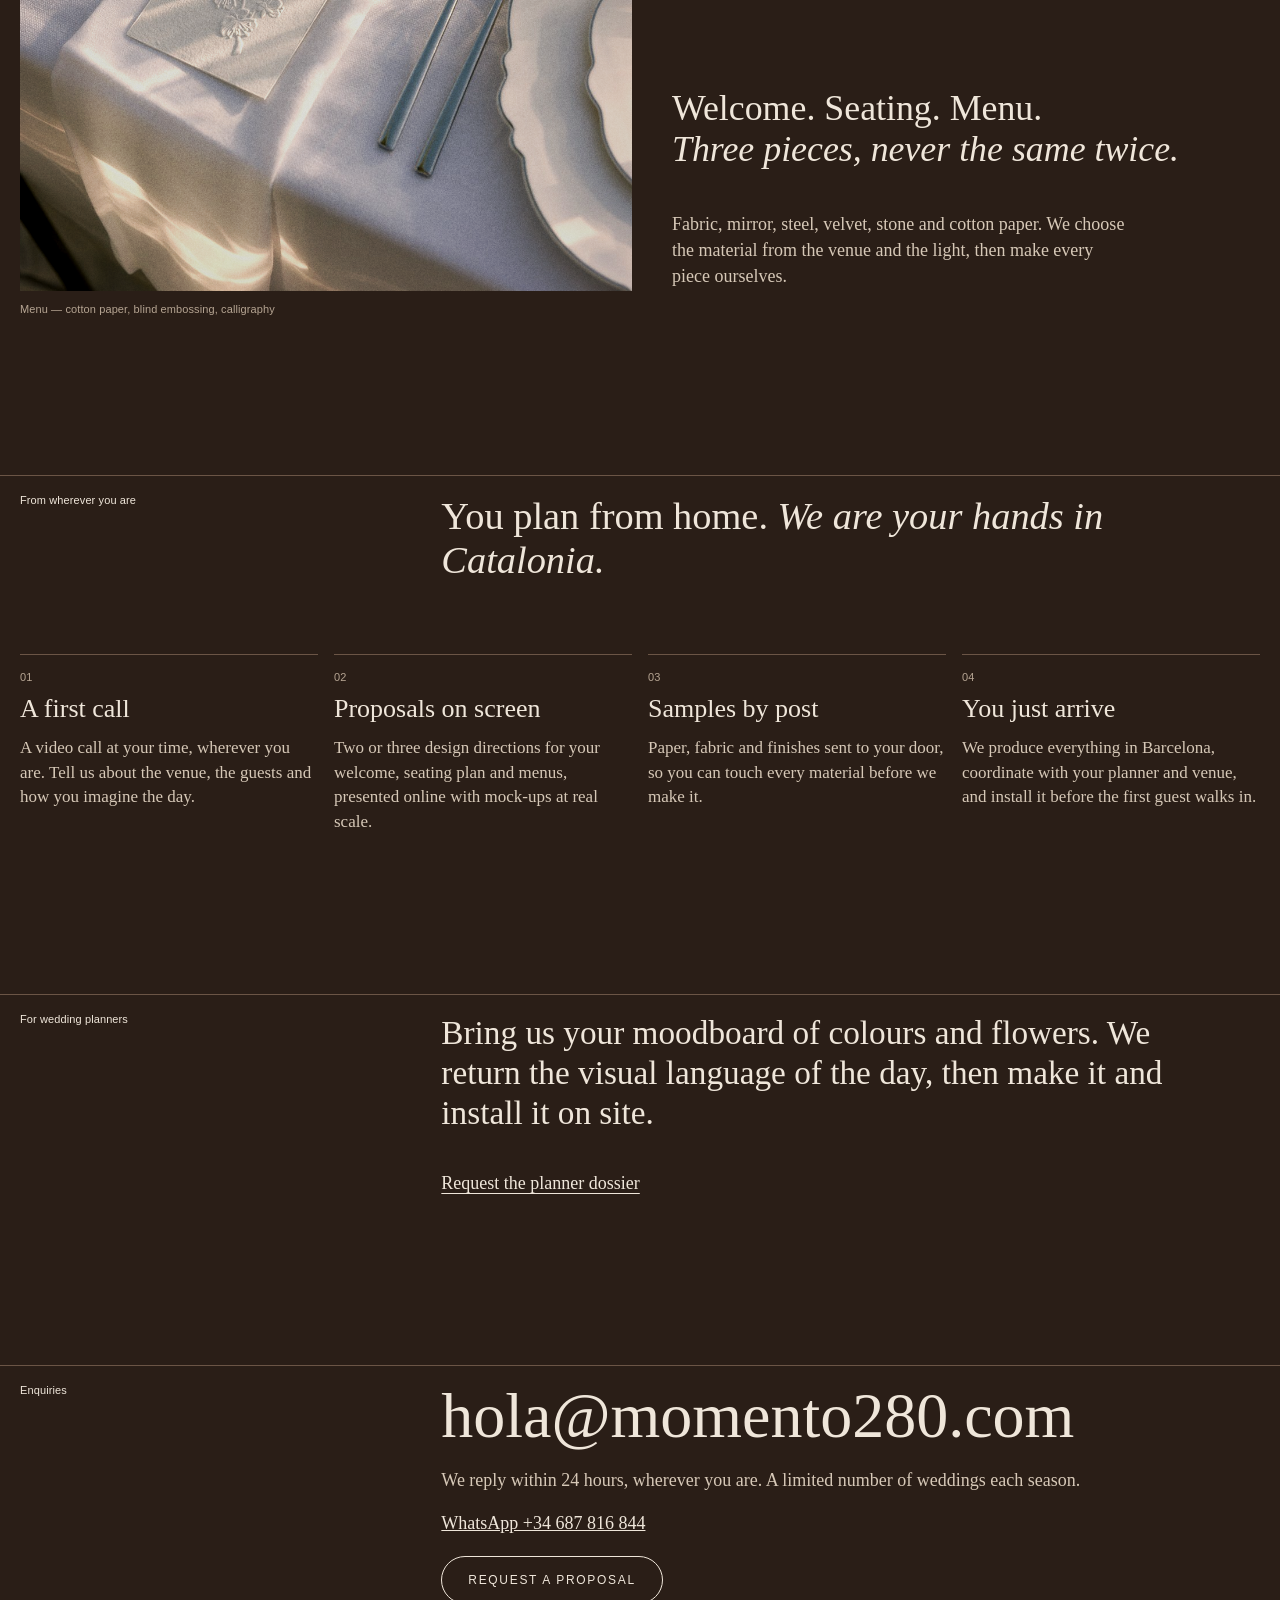
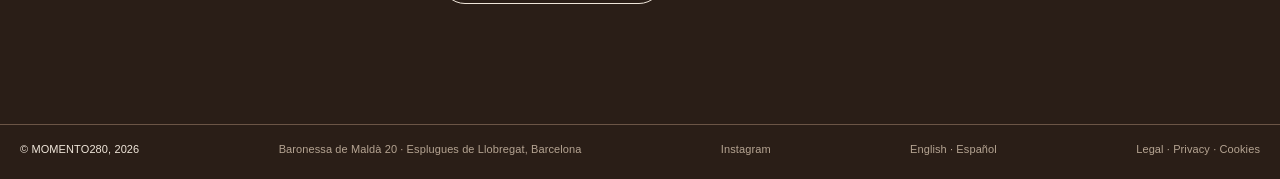
==== commit 2ed0d9cc: "Add files via upload" ====
--- a/index.html
+++ b/index.html
@@ -21,7 +21,7 @@
 <link rel="preconnect" href="https://fonts.gstatic.com" crossorigin>
 <link rel="stylesheet" href="https://fonts.googleapis.com/css2?family=Newsreader:ital,opsz,wght@0,6..72,400;1,6..72,400&amp;family=Inter+Tight:wght@500;600&amp;display=swap">
 <link rel="stylesheet" href="site.css">
-<script type="application/ld+json">{"@context": "https://schema.org", "@type": "LocalBusiness", "name": "MOMENTO280", "legalName": "MOMENTO 280 S.L.", "description": "Bespoke welcome signs, seating plans and menus for luxury weddings in Catalonia. Designed with you from wherever you are, handmade in our Barcelona atelier.", "url": "https://www.momento280.com/", "email": "hola@momento280.com", "telephone": "+34656520589", "image": "https://www.momento280.com/seating-tres-niveles.jpg", "address": {"@type": "PostalAddress", "streetAddress": "Carrer Baronessa de Maldà 20", "postalCode": "08950", "addressLocality": "Esplugues de Llobregat", "addressRegion": "Barcelona", "addressCountry": "ES"}, "areaServed": "Catalonia", "sameAs": ["https://www.instagram.com/momento280_/"]}</script>
+<script type="application/ld+json">{"@context": "https://schema.org", "@type": "LocalBusiness", "name": "MOMENTO280", "legalName": "MOMENTO280, S.L.", "description": "Bespoke welcome signs, seating plans and menus for luxury weddings in Catalonia. Designed with you from wherever you are, handmade in our Barcelona atelier.", "url": "https://www.momento280.com/", "email": "hola@momento280.com", "telephone": "+34656520589", "image": "https://www.momento280.com/seating-tres-niveles.jpg", "address": {"@type": "PostalAddress", "streetAddress": "Carrer Baronessa de Maldà 20", "postalCode": "08950", "addressLocality": "Esplugues de Llobregat", "addressRegion": "Barcelona", "addressCountry": "ES"}, "areaServed": "Catalonia", "sameAs": ["https://www.instagram.com/momento280_/"]}</script>
 </head>
 <body>
 <header class="site-header wrap">
@@ -77,7 +77,7 @@
 </figure>
 <figure class="work-item rise">
 <div class="photo"><img src="castillo-mesa-velas.jpg" alt="Candlelit round table in front of a castle at dusk" loading="lazy" style="object-position:center 60%"></div>
-<figcaption><span class="sans muted">W06</span><span class="sans"></span><span class="title">Candlelight at the castle</span></figcaption>
+<figcaption><span class="sans muted">W06</span><span class="sans">Paula & Pau</span><span class="title">Candlelight at the castle</span></figcaption>
 </figure>
 </div>
 </section>
